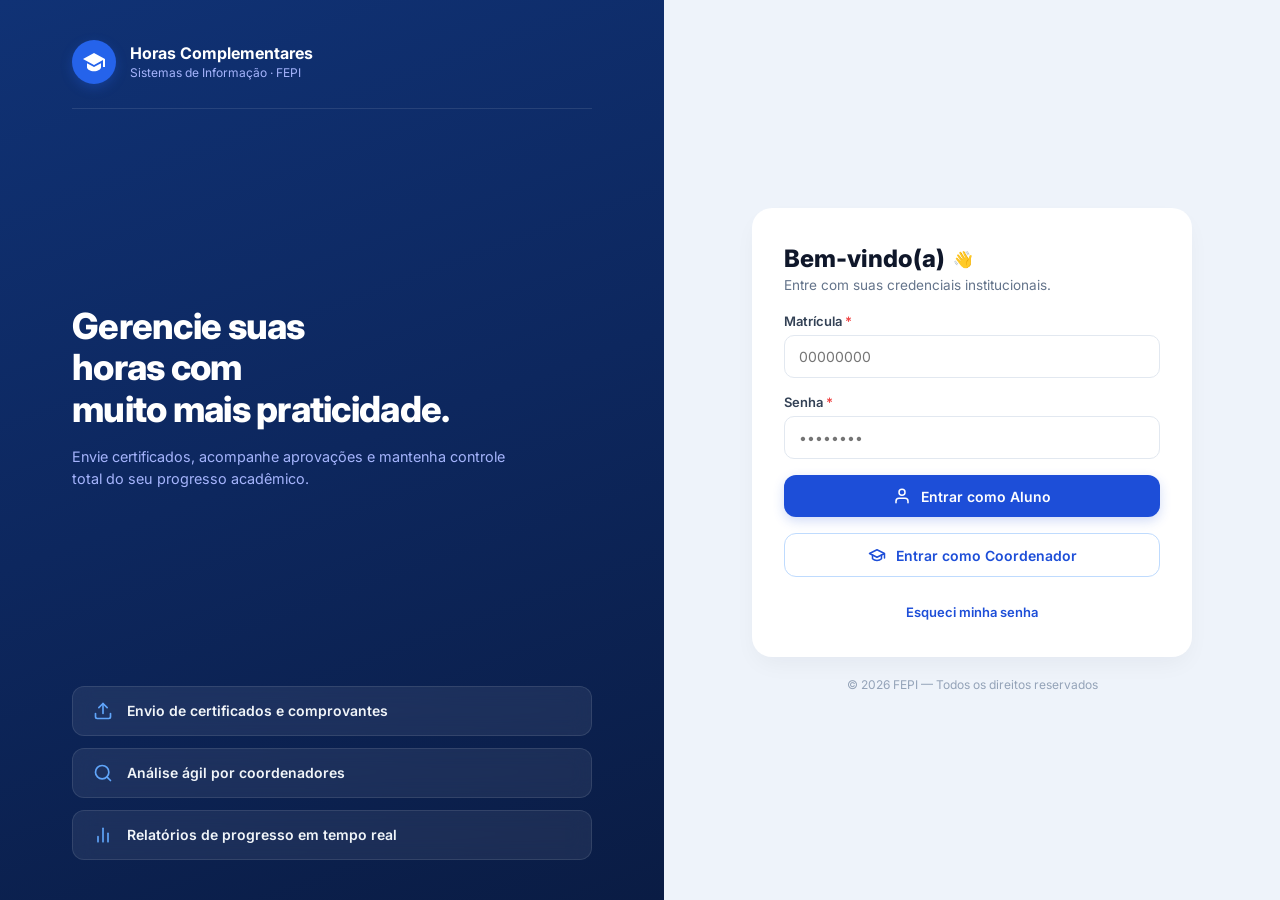
==== frontend/index.html @ 68511c3a "feat: implementa interface estatica da tela de login - Adiciona a estrutura HTML inicial da tela de " ====
<!DOCTYPE html>
<html lang="pt-BR">
<head>
    <meta charset="UTF-8">
    <meta name="viewport" content="width=device-width, initial-scale=1.0">
    <title>Horas Complementares - FEPI</title>
    
    <link rel="preconnect" href="https://fonts.googleapis.com">
    <link rel="preconnect" href="https://fonts.gstatic.com" crossorigin>
    <link href="https://fonts.googleapis.com/css2?family=Inter:wght@400;500;600;700;800&display=swap" rel="stylesheet">
    
    <link rel="stylesheet" href="css/global.css">
    <link rel="stylesheet" href="css/layout.css">
    <link rel="stylesheet" href="css/componentes.css">
</head>
<body>
    <div class="page-container">
        <!-- Sidebar Esquerda -->
        <aside class="sidebar">
            <div class="sidebar-content">
                <div class="brand-header">
                    <div class="brand-icon">
                        <svg width="24" height="24" viewBox="0 0 24 24" fill="none" xmlns="http://www.w3.org/2000/svg">
                            <path d="M12 3L1 9L12 15L21 10.09V17H23V9L12 3Z" fill="white"/>
                            <path d="M5 13.18V17.18C5 19.4 8.13 21.2 12 21.2C15.87 21.2 19 19.4 19 17.18V13.18L12 17L5 13.18Z" fill="white"/>
                        </svg>
                    </div>
                    <div class="brand-text">
                        <h2>Horas Complementares</h2>
                        <p>Sistemas de Informação · FEPI</p>
                    </div>
                </div>

                <div class="hero-section">
                    <h1>Gerencie suas<br>horas com<br>muito mais praticidade.</h1>
                    <p class="hero-description">
                        Envie certificados, acompanhe aprovações e mantenha controle total do seu progresso acadêmico.
                    </p>
                </div>

                <div class="feature-list">
                    <div class="feature-card">
                        <div class="feature-icon">
                            <svg width="20" height="20" viewBox="0 0 24 24" fill="none" stroke="currentColor" stroke-width="2" stroke-linecap="round" stroke-linejoin="round">
                                <path d="M21 15v4a2 2 0 0 1-2 2H5a2 2 0 0 1-2-2v-4"/>
                                <polyline points="17 8 12 3 7 8"/>
                                <line x1="12" y1="3" x2="12" y2="15"/>
                            </svg>
                        </div>
                        <span>Envio de certificados e comprovantes</span>
                    </div>

                    <div class="feature-card">
                        <div class="feature-icon">
                            <svg width="20" height="20" viewBox="0 0 24 24" fill="none" stroke="currentColor" stroke-width="2" stroke-linecap="round" stroke-linejoin="round">
                                <circle cx="11" cy="11" r="8"/>
                                <line x1="21" y1="21" x2="16.65" y2="16.65"/>
                            </svg>
                        </div>
                        <span>Análise ágil por coordenadores</span>
                    </div>

                    <div class="feature-card">
                        <div class="feature-icon">
                            <svg width="20" height="20" viewBox="0 0 24 24" fill="none" stroke="currentColor" stroke-width="2" stroke-linecap="round" stroke-linejoin="round">
                                <line x1="18" y1="20" x2="18" y2="10"/>
                                <line x1="12" y1="20" x2="12" y2="4"/>
                                <line x1="6" y1="20" x2="6" y2="14"/>
                            </svg>
                        </div>
                        <span>Relatórios de progresso em tempo real</span>
                    </div>
                </div>
            </div>
        </aside>

        <!-- Seção Direita (Login) -->
        <main class="main-content">
            <div class="login-wrapper">
                <div class="login-card">
                    <div class="card-header">
                        <div class="title-row">
                            <h1>Bem-vindo(a)</h1>
                            <span class="emoji">👋</span>
                        </div>
                        <p>Entre com suas credenciais institucionais.</p>
                    </div>

                    <form class="login-form" id="loginForm">
                        <div class="form-group">
                            <label for="email">Matrícula <span class="required">*</span></label>
                            <input type="text" id="email" name="email" placeholder="00000000" required autocomplete="username">
                        </div>

                        <div class="form-group">
                            <label for="password">Senha <span class="required">*</span></label>
                            <input type="password" id="password" name="password" placeholder="••••••••" required autocomplete="current-password">
                        </div>

                        <!-- Mensagens de erro -->
                        <div id="msg-erro" class="error-message" style="display: none;"></div>

                        <button type="submit" id="btnAluno" data-tipo="aluno" class="btn btn-primary">
                            <svg width="18" height="18" viewBox="0 0 24 24" fill="none" stroke="currentColor" stroke-width="2" stroke-linecap="round" stroke-linejoin="round">
                                <path d="M20 21v-2a4 4 0 0 0-4-4H8a4 4 0 0 0-4 4v2"></path>
                                <circle cx="12" cy="7" r="4"></circle>
                            </svg>
                            Entrar como Aluno
                        </button>

                        <button type="submit" id="btnCoordenador" data-tipo="coordenador" class="btn btn-secondary">
                            <svg width="18" height="18" viewBox="0 0 24 24" fill="none" stroke="currentColor" stroke-width="2" stroke-linecap="round" stroke-linejoin="round">
                                <path d="M22 10v6M2 10l10-5 10 5-10 5z"/>
                                <path d="M6 12v5c3 3 9 3 12 0v-5"/>
                            </svg>
                            Entrar como Coordenador
                        </button>

                        <div class="form-footer">
                            <a href="pages/recuperar-senha.html" class="forgot-password">Esqueci minha senha</a>
                        </div>
                    </form>
                </div>

                <footer class="copyright">
                    © 2026 FEPI — Todos os direitos reservados
                </footer>
            </div>
        </main>
    </div>
</body>
</html>
---- frontend/css/global.css ----
/* Configurações Globais e Variáveis */
:root {
    /* Cores Principais */
    --primary-blue: #1D4ED8;
    --primary-hover: #1E40AF;
    --brand-blue: #2563EB;
    
    /* Gradientes e Fundos */
    --bg-page: #EEF3FA;
    --bg-card: #FFFFFF;
    --sidebar-gradient: linear-gradient(160deg, #103275 0%, #0D275E 50%, #0A1C44 100%);
    
    /* Cores de Texto */
    --text-primary: #0F172A;
    --text-secondary: #64748B;
    --text-muted: #94A3B8;
    --text-light: #FFFFFF;
    --text-accent: #A5B4FC;
    
    /* Bordas e Status */
    --border-color: #E2E8F0;
    --error-color: #EF4444;
    --error-bg: #FEF2F2;
    --error-border: #FCA5A5;
    
    /* Tipografia */
    --font-family: 'Inter', -apple-system, BlinkMacSystemFont, "Segoe UI", Roboto, sans-serif;
}

/* Reset Global */
* {
    margin: 0;
    padding: 0;
    box-sizing: border-box;
    font-family: var(--font-family);
}

body {
    background-color: var(--bg-page);
    min-height: 100vh;
    display: flex;
    color: var(--text-primary);
    overflow-x: hidden;
}

/* Links limpos */
a {
    text-decoration: none;
    color: inherit;
}
---- frontend/css/layout.css ----
/* Estrutura da Página Index.html */

.page-container {
    display: flex;
    width: 100vw;
    height: 100vh;
    overflow: hidden;
}

.sidebar {
    flex: 1;
    background: var(--sidebar-gradient);
    color: var(--text-light);
    padding: 2.5rem 3rem;
    display: flex;
    flex-direction: column;
}

.sidebar-content {
    display: flex;
    flex-direction: column;
    justify-content: space-between;
    max-width: 520px;
    margin: 0 auto;
    width: 100%;
    height: 100%;
    gap: 2rem;
}

.main-content {
    flex: 1;
    display: flex;
    align-items: center;
    justify-content: center;
    padding: 2rem 1.5rem;
    background-color: var(--bg-page);
    overflow-y: hidden;
}

.login-wrapper {
    width: 100%;
    max-width: 440px;
    display: flex;
    flex-direction: column;
    align-items: center;
    gap: 1.25rem;
}

/* Reponsividade */
@media (max-width: 900px) {
    .sidebar {
        display: none;
    }

    .main-content {
        width: 100%;
        min-width: 100%;
        height: 100vh;
        padding: 1rem;
        overflow-y: auto;
    }

    .login-wrapper {
        width: 100%;
        max-width: 400px;
    }
}
---- frontend/css/componentes.css ----
/* Componentes da Tela index.html */

/* Header da Sidebar (Ícone, Título e Linha Divisória) */
.brand-header {
    display: flex;
    align-items: center;
    gap: 0.875rem;
    padding-bottom: 1.5rem;
    border-bottom: 1px solid rgba(255, 255, 255, 0.1);
}

.brand-icon {
    width: 44px;
    height: 44px;
    min-width: 44px;
    background-color: #2563EB;
    border-radius: 50%;
    display: flex;
    align-items: center;
    justify-content: center;
    box-shadow: 0 4px 12px rgba(37, 99, 235, 0.3);
}

.brand-text h2 {
    font-size: 1rem;
    font-weight: 700;
    color: var(--text-light);
    line-height: 1.2;
}

.brand-text p {
    font-size: 0.75rem;
    color: var(--text-accent);
    margin-top: 2px;
}

/* Hero Section(Mensagem de Boas-vindas da Sidebar) */
.hero-section h1 {
    font-size: 2.25rem;
    font-weight: 800;
    line-height: 1.15;
    letter-spacing: -0.02em;
    color: var(--text-light);
    margin-bottom: 1rem;
}

.hero-description {
    font-size: 0.9rem;
    line-height: 1.5;
    color: var(--text-accent);
    max-width: 440px;
}

/* Lista de destaques da sidebar */
.feature-list {
    display: flex;
    flex-direction: column;
    gap: 0.75rem;
}

.feature-card {
    background: rgba(255, 255, 255, 0.07);
    border: 1px solid rgba(255, 255, 255, 0.1);
    backdrop-filter: blur(10px);
    border-radius: 12px;
    padding: 0.875rem 1.25rem;
    display: flex;
    align-items: center;
    gap: 0.875rem;
    transition: all 0.2s ease;
}

.feature-card:hover {
    background: rgba(255, 255, 255, 0.12);
    transform: translateY(-2px);
}

.feature-icon {
    display: flex;
    align-items: center;
    justify-content: center;
    color: #60A5FA;
}

.feature-card span {
    font-size: 0.875rem;
    font-weight: 600;
    color: #F1F5F9;
}

/* Card de Login */
.login-card {
    background: var(--bg-card);
    width: 100%;
    padding: 2.25rem 2rem;
    border-radius: 20px;
    box-shadow: 0 10px 25px -5px rgba(15, 23, 42, 0.05);
}

.card-header .title-row {
    display: flex;
    align-items: center;
    gap: 0.5rem;
}

.card-header h1 {
    font-size: 1.5rem;
    font-weight: 800;
    color: var(--text-primary);
}

.card-header p {
    font-size: 0.85rem;
    color: var(--text-secondary);
    margin-top: 0.25rem;
}

.login-form {
    display: flex;
    flex-direction: column;
    gap: 1rem;
    margin-top: 1.25rem;
}

/* Campos de formulario */
.form-group {
    display: flex;
    flex-direction: column;
    gap: 0.375rem;
}

.form-group label {
    font-size: 0.8125rem;
    font-weight: 600;
    color: #334155;
}

.required {
    color: var(--error-color);
}

.form-group input {
    width: 100%;
    padding: 0.75rem 0.875rem;
    font-size: 0.875rem;
    border: 1px solid var(--border-color);
    border-radius: 10px;
    outline: none;
    transition: all 0.2s ease;
    background-color: #FFFFFF;
}

.form-group input:focus {
    border-color: var(--brand-blue);
    box-shadow: 0 0 0 3px rgba(37, 99, 235, 0.15);
}

/* Botões de Ação */
.btn {
    width: 100%;
    padding: 0.75rem 1rem;
    border-radius: 12px;
    font-size: 0.875rem;
    font-weight: 600;
    display: inline-flex;
    align-items: center;
    justify-content: center;
    gap: 0.625rem;
    cursor: pointer;
    transition: all 0.2s ease;
}

.btn-primary {
    background-color: var(--primary-blue);
    color: var(--text-light);
    border: none;
    box-shadow: 0 4px 12px rgba(29, 78, 216, 0.2);
}

.btn-primary:hover {
    background-color: var(--primary-hover);
}

.btn-secondary {
    background-color: #FFFFFF;
    color: var(--primary-blue);
    border: 1px solid #BFDBFE;
}

.btn-secondary:hover {
    background-color: #EFF6FF;
}

/* MENSAGEM DE ERRO E FOOTER DO FORMULÁRIO */
.error-message {
    background-color: var(--error-bg);
    color: var(--error-color);
    border: 1px solid var(--error-border);
    padding: 0.75rem;
    border-radius: 10px;
    font-size: 0.8125rem;
    font-weight: 500;
    text-align: center;
}

.form-footer {
    text-align: center;
    margin-top: 0.5rem;
}

.forgot-password {
    color: var(--primary-blue);
    font-size: 0.8125rem;
    font-weight: 600;
}

.copyright {
    font-size: 0.75rem;
    color: var(--text-muted);
    text-align: center;
}
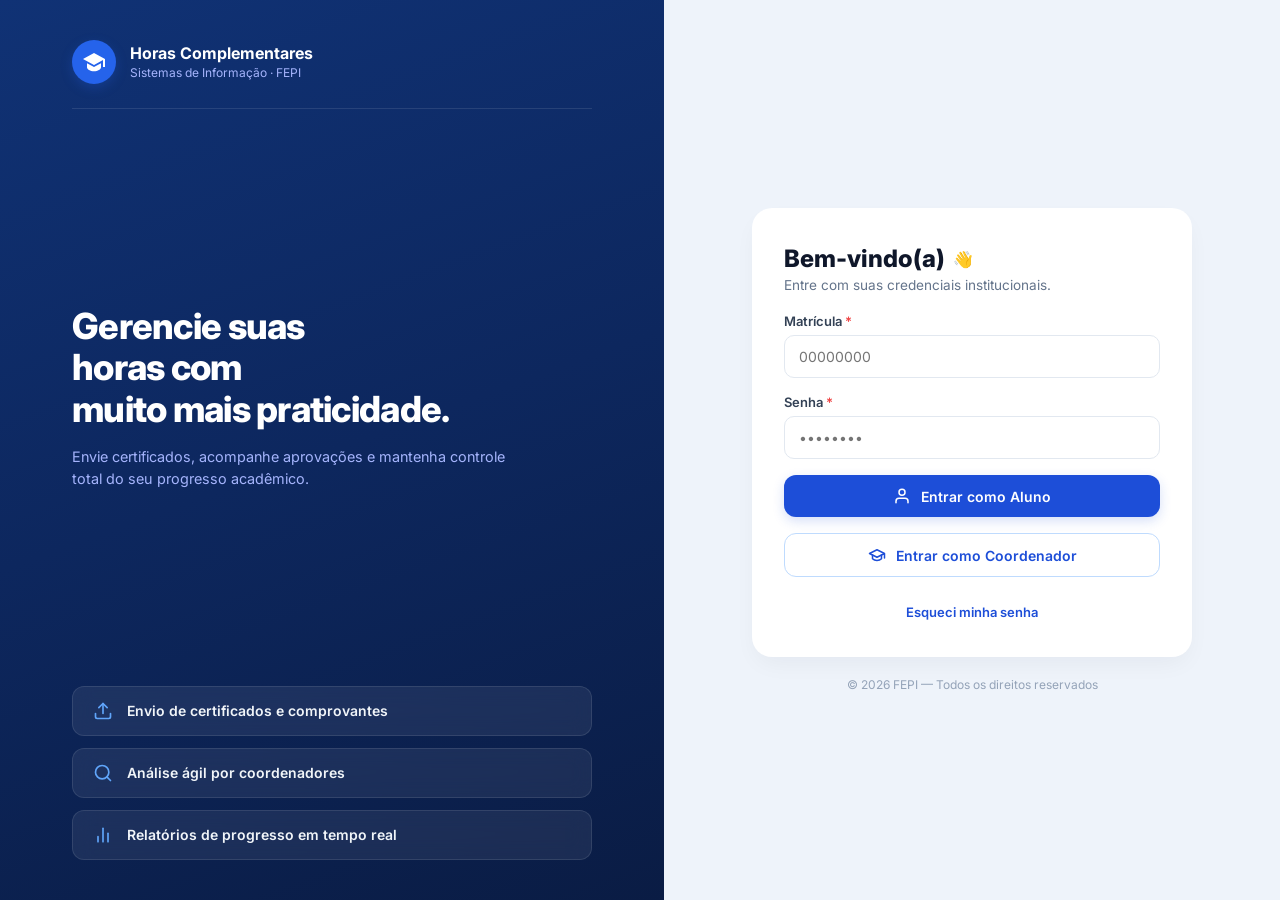
==== commit 15eac2bb: "feat: cria tela de login estatica e estilos css" ====
--- a/frontend/index.html
+++ b/frontend/index.html
@@ -74,7 +74,7 @@
             </div>
         </aside>
 
-        <!-- Seção Direita (Login) -->
+        <!-- SideBar Direita (Login) -->
         <main class="main-content">
             <div class="login-wrapper">
                 <div class="login-card">
@@ -88,8 +88,8 @@
 
                     <form class="login-form" id="loginForm">
                         <div class="form-group">
-                            <label for="email">Matrícula <span class="required">*</span></label>
-                            <input type="text" id="email" name="email" placeholder="00000000" required autocomplete="username">
+                            <label for="id_user">Matrícula <span class="required">*</span></label>
+                            <input type="text" id="id_user" name="id_user" placeholder="00000000" required autocomplete="username">
                         </div>
 
                         <div class="form-group">
@@ -97,7 +97,7 @@
                             <input type="password" id="password" name="password" placeholder="••••••••" required autocomplete="current-password">
                         </div>
 
-                        <!-- Mensagens de erro -->
+                        <!-- Caixa de Mensagem de Erro -->
                         <div id="msg-erro" class="error-message" style="display: none;"></div>
 
                         <button type="submit" id="btnAluno" data-tipo="aluno" class="btn btn-primary">
@@ -117,7 +117,7 @@
                         </button>
 
                         <div class="form-footer">
-                            <a href="pages/recuperar-senha.html" class="forgot-password">Esqueci minha senha</a>
+                            <a href="" class="forgot-password">Esqueci minha senha</a>
                         </div>
                     </form>
                 </div>
@@ -128,5 +128,6 @@
             </div>
         </main>
     </div>
+
 </body>
 </html>
--- a/frontend/css/global.css
+++ b/frontend/css/global.css
@@ -1,11 +1,11 @@
-/* Configurações Globais e Variáveis */
+/* Configurações Globais */
 :root {
-    /* Cores Principais */
+    /* Cores Originais do Login (index.html) */
     --primary-blue: #1D4ED8;
     --primary-hover: #1E40AF;
     --brand-blue: #2563EB;
     
-    /* Gradientes e Fundos */
+    /* Fundos e Gradientes do Login */
     --bg-page: #EEF3FA;
     --bg-card: #FFFFFF;
     --sidebar-gradient: linear-gradient(160deg, #103275 0%, #0D275E 50%, #0A1C44 100%);
@@ -17,13 +17,39 @@
     --text-light: #FFFFFF;
     --text-accent: #A5B4FC;
     
-    /* Bordas e Status */
+    /* Bordas e Estados */
     --border-color: #E2E8F0;
     --error-color: #EF4444;
     --error-bg: #FEF2F2;
     --error-border: #FCA5A5;
+
+    /* Variáveis do Dashboard */
+    --dash-bg-body: #EEF3FA;
+    --dash-bg-sidebar: #0B1E40;
+    --dash-bg-sidebar-hover: #162B52;
     
-    /* Tipografia */
+    /* Cores Específicas dos Números e Status */
+    --stat-required-color: #0F172A;
+    --stat-approved-color: #059669;
+    --stat-remaining-color: #D97706;
+    --stat-pending-color: #2563EB;
+
+    --color-green: #059669;
+    --bg-green-light: #D1FAE5;
+    
+    --color-yellow: #D97706;
+    --bg-yellow-light: #FEF3C7;
+    
+    --color-red: #EF4444;
+    --bg-red-light: #FEE2E2;
+    
+    --color-blue: #2563EB;
+    --bg-blue-light: #DBEAFE;
+    
+    --color-gray: #6B7280;
+    --bg-gray-light: #F3F4F6;
+
+    --radius: 16px;
     --font-family: 'Inter', -apple-system, BlinkMacSystemFont, "Segoe UI", Roboto, sans-serif;
 }
 
@@ -38,13 +64,18 @@
 body {
     background-color: var(--bg-page);
     min-height: 100vh;
-    display: flex;
     color: var(--text-primary);
     overflow-x: hidden;
 }
 
-/* Links limpos */
 a {
     text-decoration: none;
     color: inherit;
-}+}
+
+/* Utilitários Globais de Layout */
+.flex-between { display: flex; justify-content: space-between; align-items: flex-start; }
+.flex-between-center { display: flex; justify-content: space-between; align-items: center; }
+.flex-align-center { display: flex; align-items: center; gap: 12px; }
+.flex-end-center { display: flex; justify-content: space-between; align-items: flex-end; margin-bottom: 12px; }
+.hidden { display: none !important; }
--- a/frontend/css/layout.css
+++ b/frontend/css/layout.css
@@ -1,4 +1,4 @@
-/* Estrutura da Página Index.html */
+/* Estrutura da Página Index.html / Login */
 
 .page-container {
     display: flex;
@@ -46,12 +46,8 @@
     gap: 1.25rem;
 }
 
-/* Reponsividade */
 @media (max-width: 900px) {
-    .sidebar {
-        display: none;
-    }
-
+    .sidebar { display: none; }
     .main-content {
         width: 100%;
         min-width: 100%;
@@ -59,9 +55,5 @@
         padding: 1rem;
         overflow-y: auto;
     }
-
-    .login-wrapper {
-        width: 100%;
-        max-width: 400px;
-    }
-}+    .login-wrapper { width: 100%; max-width: 400px; }
+}
--- a/frontend/css/componentes.css
+++ b/frontend/css/componentes.css
@@ -1,6 +1,5 @@
-/* Componentes da Tela index.html */
-
-/* Header da Sidebar (Ícone, Título e Linha Divisória) */
+/* Componentes da Tela index.html (Login) */
+
 .brand-header {
     display: flex;
     align-items: center;
@@ -13,12 +12,12 @@
     width: 44px;
     height: 44px;
     min-width: 44px;
-    background-color: #2563EB;
+    background-color: var(--brand-blue);
     border-radius: 50%;
     display: flex;
     align-items: center;
     justify-content: center;
-    box-shadow: 0 4px 12px rgba(37, 99, 235, 0.3);
+    box-shadow: 0 4px 12px rgba(37, 99, 235, 0.25);
 }
 
 .brand-text h2 {
@@ -34,7 +33,6 @@
     margin-top: 2px;
 }
 
-/* Hero Section(Mensagem de Boas-vindas da Sidebar) */
 .hero-section h1 {
     font-size: 2.25rem;
     font-weight: 800;
@@ -51,7 +49,6 @@
     max-width: 440px;
 }
 
-/* Lista de destaques da sidebar */
 .feature-list {
     display: flex;
     flex-direction: column;
@@ -88,7 +85,6 @@
     color: #F1F5F9;
 }
 
-/* Card de Login */
 .login-card {
     background: var(--bg-card);
     width: 100%;
@@ -122,7 +118,6 @@
     margin-top: 1.25rem;
 }
 
-/* Campos de formulario */
 .form-group {
     display: flex;
     flex-direction: column;
@@ -139,7 +134,9 @@
     color: var(--error-color);
 }
 
-.form-group input {
+.form-group input,
+.form-group select,
+.form-group textarea {
     width: 100%;
     padding: 0.75rem 0.875rem;
     font-size: 0.875rem;
@@ -148,15 +145,17 @@
     outline: none;
     transition: all 0.2s ease;
     background-color: #FFFFFF;
-}
-
-.form-group input:focus {
+    color: var(--text-primary);
+}
+
+.form-group input:focus,
+.form-group select:focus,
+.form-group textarea:focus {
     border-color: var(--brand-blue);
-    box-shadow: 0 0 0 3px rgba(37, 99, 235, 0.15);
-}
-
-/* Botões de Ação */
-.btn {
+    box-shadow: 0 0 0 3px rgba(37, 99, 235, 0.12);
+}
+
+.login-card .btn {
     width: 100%;
     padding: 0.75rem 1rem;
     border-radius: 12px;
@@ -168,30 +167,30 @@
     gap: 0.625rem;
     cursor: pointer;
     transition: all 0.2s ease;
-}
-
-.btn-primary {
+    border: none;
+}
+
+.login-card .btn-primary {
     background-color: var(--primary-blue);
     color: var(--text-light);
-    border: none;
-    box-shadow: 0 4px 12px rgba(29, 78, 216, 0.2);
-}
-
-.btn-primary:hover {
+    box-shadow: 0 4px 12px rgba(29, 78, 216, 0.18);
+}
+
+.login-card .btn-primary:hover {
     background-color: var(--primary-hover);
 }
 
-.btn-secondary {
+.login-card .btn-secondary {
     background-color: #FFFFFF;
     color: var(--primary-blue);
     border: 1px solid #BFDBFE;
 }
 
-.btn-secondary:hover {
+.login-card .btn-secondary:hover {
     background-color: #EFF6FF;
 }
 
-/* MENSAGEM DE ERRO E FOOTER DO FORMULÁRIO */
+/* Alertas */
 .error-message {
     background-color: var(--error-bg);
     color: var(--error-color);
@@ -203,6 +202,17 @@
     text-align: center;
 }
 
+.success-message {
+    background-color: var(--bg-green-light);
+    color: var(--stat-approved-color);
+    border: 1px solid #A7F3D0;
+    padding: 0.75rem;
+    border-radius: 10px;
+    font-size: 0.8125rem;
+    font-weight: 600;
+    text-align: center;
+}
+
 .form-footer {
     text-align: center;
     margin-top: 0.5rem;
@@ -212,10 +222,14 @@
     color: var(--primary-blue);
     font-size: 0.8125rem;
     font-weight: 600;
+}
+
+.forgot-password:hover {
+    text-decoration: underline;
 }
 
 .copyright {
     font-size: 0.75rem;
     color: var(--text-muted);
     text-align: center;
-}+}
